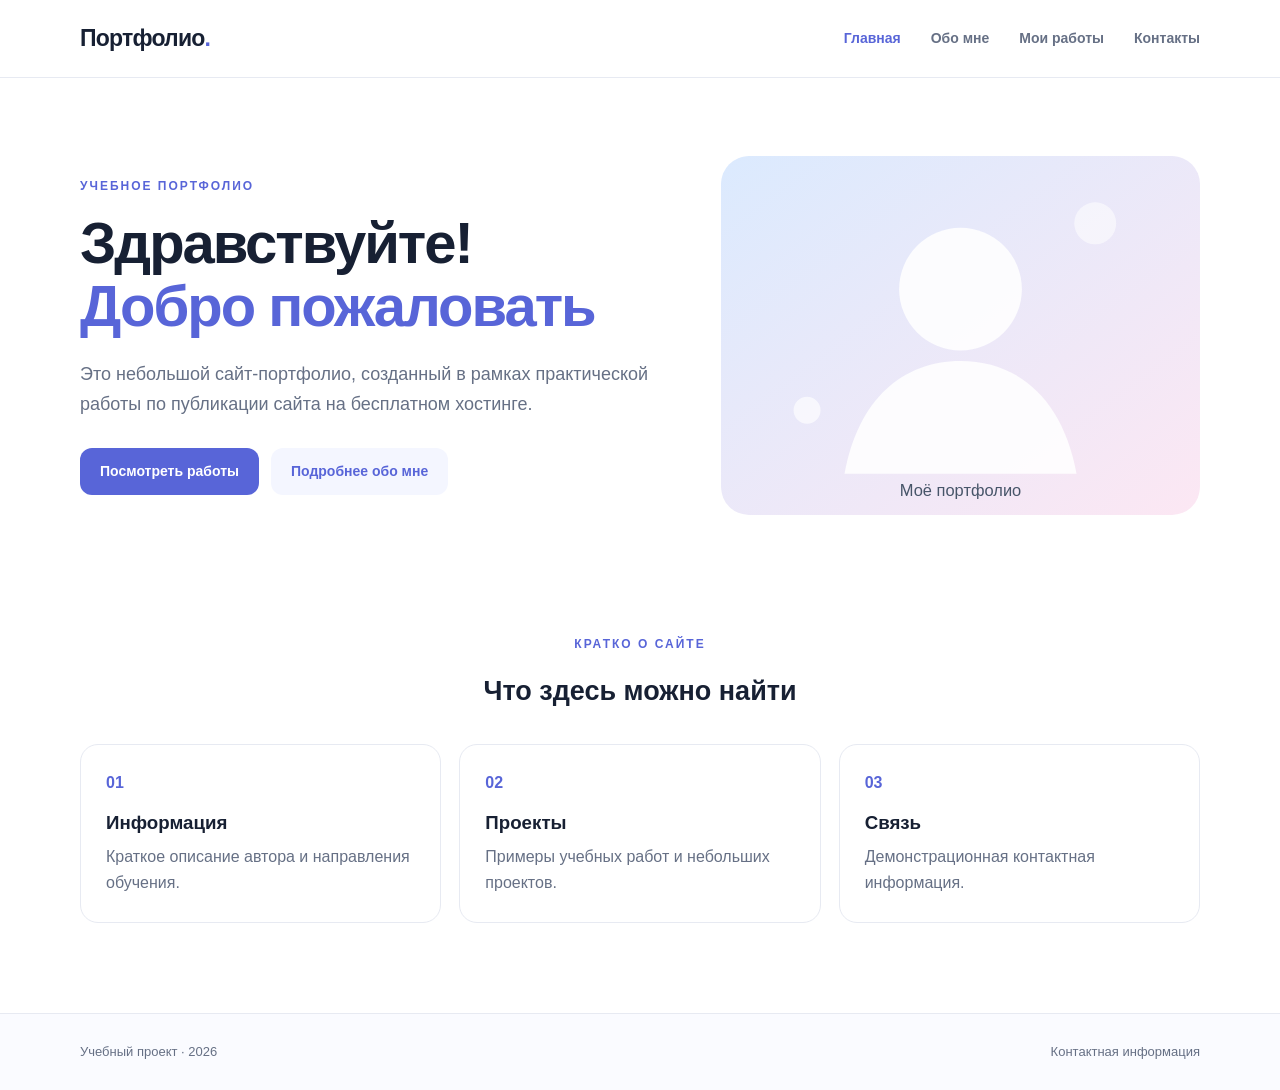
==== index.html @ 2e3a44a3 "Add files via upload" ====
<!doctype html>
<html lang="ru">
<head>
  <meta charset="utf-8">
  <meta name="viewport" content="width=device-width, initial-scale=1">
  <meta name="description" content="Учебное портфолио студентки: проекты, навыки и контакты.">
  <title>Портфолио студентки</title>
  <link rel="stylesheet" href="css/style.css">
</head>
<body>
<header class="site-header">
  <a class="logo" href="index.html">Портфолио<span>.</span></a>
  <button class="menu-toggle" aria-label="Открыть меню" aria-expanded="false">☰</button>
  <nav class="nav" aria-label="Основная навигация">
    <a class="active" href="index.html">Главная</a><a href="about.html">Обо мне</a>
    <a href="works.html">Мои работы</a><a href="contacts.html">Контакты</a>
  </nav>
</header>
<main>
  <section class="hero container">
    <div class="hero-copy">
      <p class="eyebrow">Учебное портфолио</p>
      <h1>Здравствуйте!<br><span>Добро пожаловать</span></h1>
      <p class="lead">Это небольшой сайт-портфолио, созданный в рамках практической работы по публикации сайта на бесплатном хостинге.</p>
      <div class="actions"><a class="button" href="works.html">Посмотреть работы</a><a class="button button-light" href="about.html">Подробнее обо мне</a></div>
    </div>
    <img class="hero-image" src="images/avatar.svg" alt="Иллюстрация учебного портфолио">
  </section>
  <section class="container section">
    <div class="section-heading"><p class="eyebrow">Кратко о сайте</p><h2>Что здесь можно найти</h2></div>
    <div class="feature-grid">
      <article class="feature"><span>01</span><h3>Информация</h3><p>Краткое описание автора и направления обучения.</p></article>
      <article class="feature"><span>02</span><h3>Проекты</h3><p>Примеры учебных работ и небольших проектов.</p></article>
      <article class="feature"><span>03</span><h3>Связь</h3><p>Демонстрационная контактная информация.</p></article>
    </div>
  </section>
</main>
<footer class="footer"><div class="container footer-inner"><span>Учебный проект · 2026</span><a href="contacts.html">Контактная информация</a></div></footer>
<script src="js/script.js"></script>
</body></html>
---- css/style.css ----
:root{--ink:#172033;--muted:#667085;--accent:#5865d8;--soft:#f4f6ff;--line:#e7eaf2;--white:#fff}
*{box-sizing:border-box}html{scroll-behavior:smooth}body{margin:0;font-family:Arial,Helvetica,sans-serif;color:var(--ink);background:#fff;line-height:1.65}
a{color:inherit;text-decoration:none}.container{width:min(1120px,calc(100% - 40px));margin:0 auto}
.site-header{height:78px;padding:0 max(20px,calc((100% - 1120px)/2));display:flex;align-items:center;justify-content:space-between;border-bottom:1px solid var(--line);background:#fff}
.logo{font-size:23px;font-weight:800;letter-spacing:-.8px}.logo span{color:var(--accent)}.nav{display:flex;gap:30px}.nav a{font-size:14px;color:var(--muted);font-weight:600}.nav a:hover,.nav a.active{color:var(--accent)}
.menu-toggle{display:none;border:0;background:var(--soft);border-radius:10px;padding:8px 12px;font-size:20px}
.hero{display:grid;grid-template-columns:1.1fr .9fr;gap:55px;align-items:center;padding-top:78px;padding-bottom:70px}.eyebrow{text-transform:uppercase;letter-spacing:2px;color:var(--accent);font-size:12px;font-weight:800;margin:0 0 14px}
h1{font-size:clamp(38px,5vw,58px);line-height:1.1;letter-spacing:-2px;margin:0 0 22px}.hero h1 span{color:var(--accent)}.lead{font-size:18px;color:var(--muted);max-width:610px}.hero-image{width:100%;border-radius:28px}.actions{display:flex;gap:12px;flex-wrap:wrap;margin-top:28px}
.button{display:inline-block;padding:12px 20px;border-radius:12px;background:var(--accent);color:#fff;font-weight:700;font-size:14px}.button:hover{filter:brightness(.95)}.button-light{background:var(--soft);color:var(--accent)}
.section{padding:50px 0 90px}.section-heading{text-align:center;margin-bottom:30px}.section-heading h2,.page h2{font-size:27px;margin:0 0 12px}.feature-grid{display:grid;grid-template-columns:repeat(3,1fr);gap:18px}.feature{border:1px solid var(--line);border-radius:18px;padding:25px;background:#fff}.feature span{color:var(--accent);font-weight:800}.feature h3{margin:12px 0 5px}.feature p,.work-card p{color:var(--muted);margin:0}
.footer{border-top:1px solid var(--line);background:#fafbff}.footer-inner{min-height:76px;display:flex;align-items:center;justify-content:space-between;color:var(--muted);font-size:13px}
.page{padding-top:65px;padding-bottom:90px;min-height:70vh}.page h1{font-size:44px}.about-layout{display:grid;grid-template-columns:.8fr 1.2fr;gap:45px;align-items:start;margin-top:28px}.about-layout img{width:100%;border-radius:22px}.skill-list{padding-left:20px;color:var(--muted)}
.narrow{max-width:720px}.work-grid{display:grid;grid-template-columns:repeat(3,1fr);gap:20px;margin-top:32px}.work-card{border:1px solid var(--line);border-radius:18px;overflow:hidden}.work-card img{display:block;width:100%;aspect-ratio:1.5;object-fit:cover}.work-card div{padding:20px}.work-card h2{font-size:19px;margin:5px 0 8px}.tag{font-size:11px!important;text-transform:uppercase;letter-spacing:1px;color:var(--accent)!important;font-weight:800}
.contact-panel{max-width:700px;padding:32px;border:1px solid var(--line);border-radius:20px;background:var(--soft);margin-top:28px}.contact-panel h2{margin-top:0}.notice{padding:14px;background:#fff;border-radius:12px;color:var(--muted);font-size:14px;margin:20px 0}
@media(max-width:760px){.site-header{height:auto;min-height:70px;flex-wrap:wrap;padding:14px 20px}.menu-toggle{display:block}.nav{display:none;width:100%;flex-direction:column;gap:0;padding-top:12px}.nav.open{display:flex}.nav a{padding:10px 0;border-top:1px solid var(--line)}.hero{grid-template-columns:1fr;padding-top:45px;gap:28px}.hero-image{max-width:520px}.feature-grid,.work-grid{grid-template-columns:1fr}.about-layout{grid-template-columns:1fr}.about-layout img{max-width:420px}.footer-inner{gap:12px;flex-direction:column;justify-content:center;padding:18px 0}.page{padding-top:42px}.page h1{font-size:38px}}
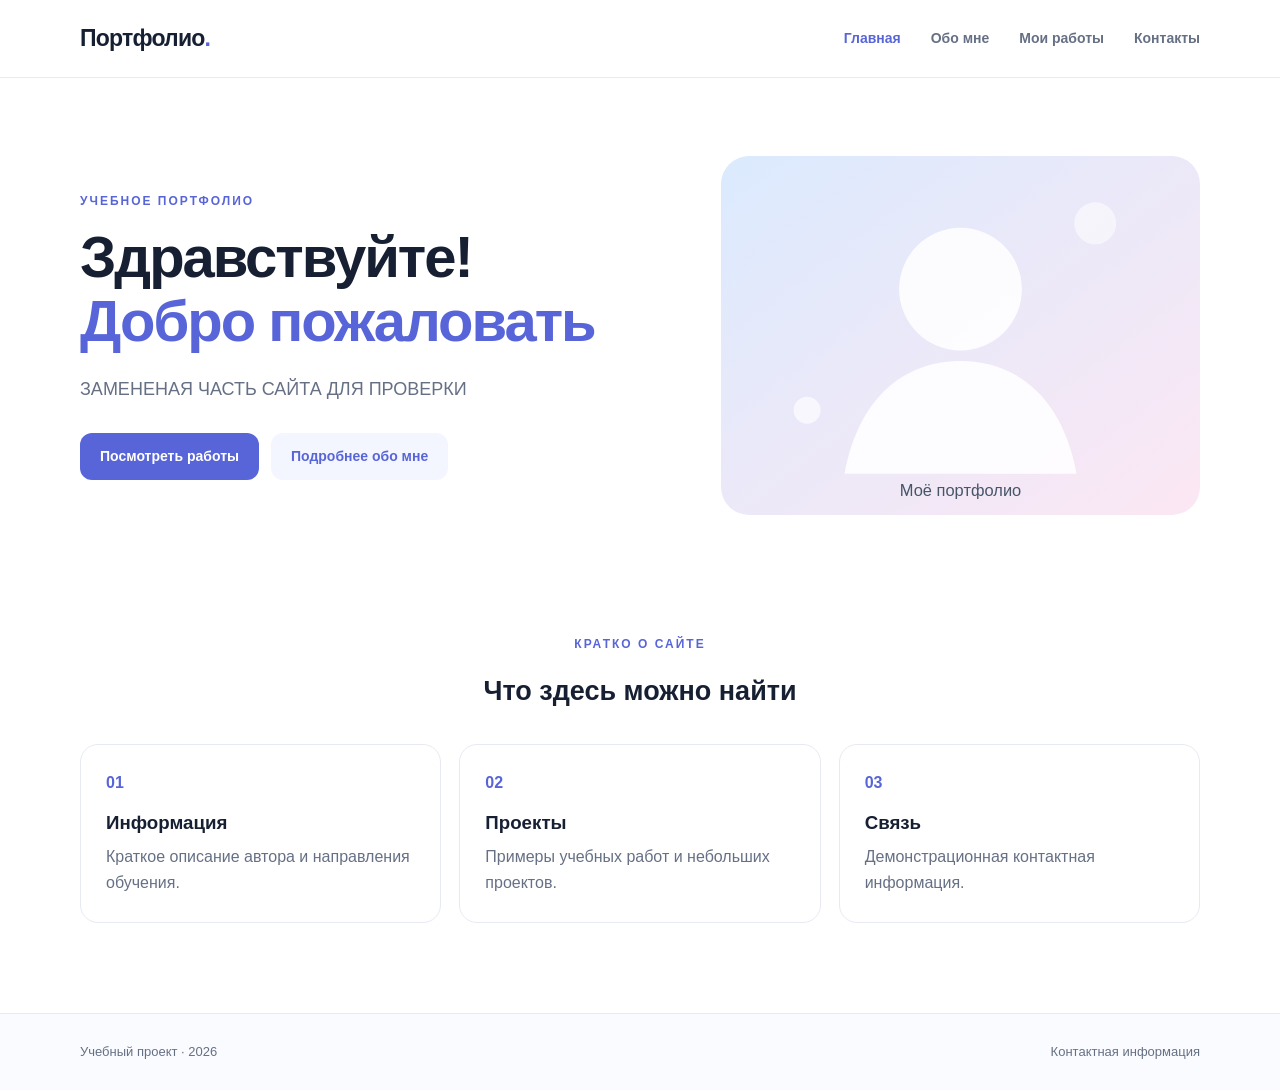
==== commit 1d863b35: "Add files via upload" ====
--- a/index.html
+++ b/index.html
@@ -4,7 +4,7 @@
   <meta charset="utf-8">
   <meta name="viewport" content="width=device-width, initial-scale=1">
   <meta name="description" content="Учебное портфолио студентки: проекты, навыки и контакты.">
-  <title>Портфолио студентки</title>
+  <title>Портфолио студенктки </title>
   <link rel="stylesheet" href="css/style.css">
 </head>
 <body>
@@ -21,7 +21,7 @@
     <div class="hero-copy">
       <p class="eyebrow">Учебное портфолио</p>
       <h1>Здравствуйте!<br><span>Добро пожаловать</span></h1>
-      <p class="lead">Это небольшой сайт-портфолио, созданный в рамках практической работы по публикации сайта на бесплатном хостинге.</p>
+      <p class="lead">ЗАМЕНЕНАЯ ЧАСТЬ САЙТА ДЛЯ ПРОВЕРКИ</p>
       <div class="actions"><a class="button" href="works.html">Посмотреть работы</a><a class="button button-light" href="about.html">Подробнее обо мне</a></div>
     </div>
     <img class="hero-image" src="images/avatar.svg" alt="Иллюстрация учебного портфолио">
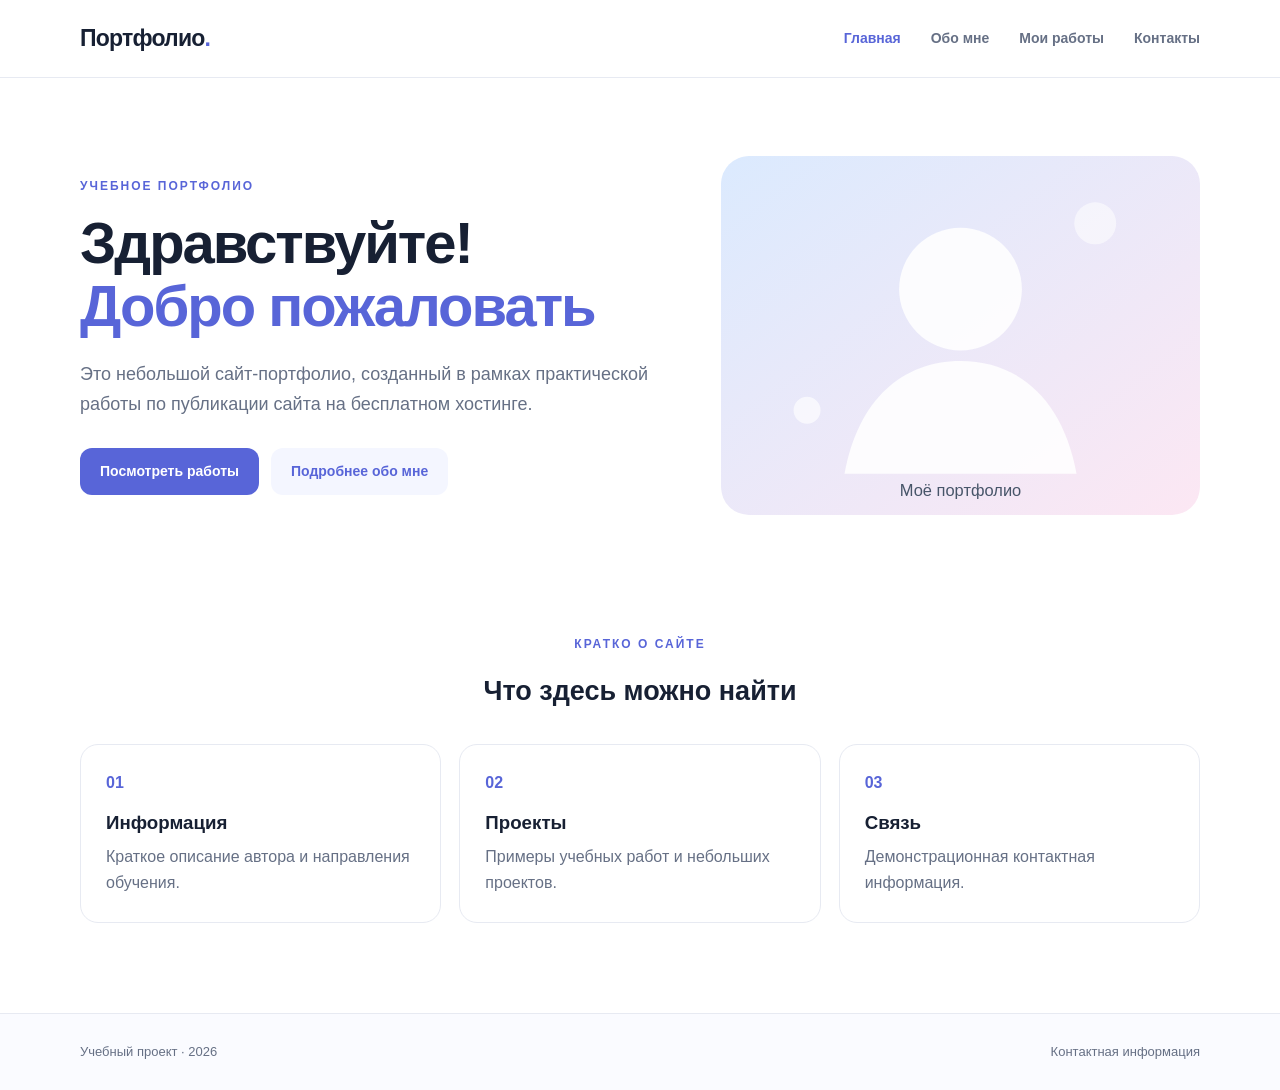
==== commit 9fa0eae0: "Add files via upload" ====
--- a/index.html
+++ b/index.html
@@ -21,7 +21,7 @@
     <div class="hero-copy">
       <p class="eyebrow">Учебное портфолио</p>
       <h1>Здравствуйте!<br><span>Добро пожаловать</span></h1>
-      <p class="lead">ЗАМЕНЕНАЯ ЧАСТЬ САЙТА ДЛЯ ПРОВЕРКИ</p>
+      <p class="lead">Это небольшой сайт-портфолио, созданный в рамках практической работы по публикации сайта на бесплатном хостинге.</p>
       <div class="actions"><a class="button" href="works.html">Посмотреть работы</a><a class="button button-light" href="about.html">Подробнее обо мне</a></div>
     </div>
     <img class="hero-image" src="images/avatar.svg" alt="Иллюстрация учебного портфолио">
